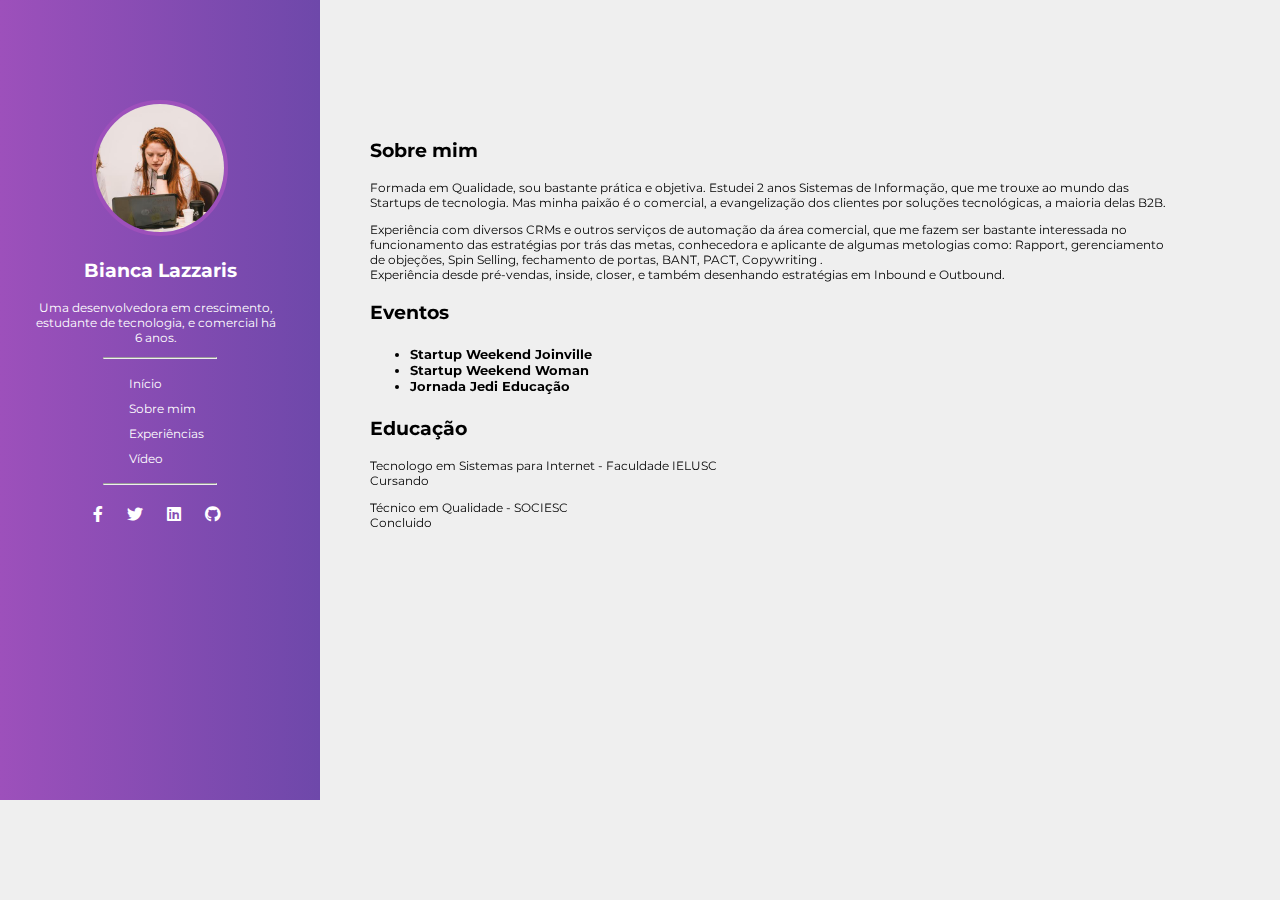
==== aboutme.html @ 61ba2807 "novo" ====
<!DOCTYPE html>
<html lang="pt-br">

<head>
    <meta charset="UTF-8">
    <meta name="viewport" content="width=device-width, initial-scale=1.0">
    <link rel="shortcut icon" href="./assets/images/meufavicon.jpg" />
    <link rel="stylesheet" href="./assets/custom.css">
    <link rel="stylesheet" href="./assets/style-aboutme.css">
    <link href="https://fonts.googleapis.com/css2?family=Montserrat:ital@1&display=swap" rel="stylesheet">
    <link rel="stylesheet" href="https://cdnjs.cloudflare.com/ajax/libs/font-awesome/5.13.0/css/all.min.css">
    <title>Bianca Lazzaris | Portfólio online</title>
</head>

<body>
    <aside>
        <div>
            <img src="./assets/images/portfolio.jpeg" alt="">
            <h3>Bianca Lazzaris</h3>
        </div>
        <div class="mini-bio">
            <p>
                Uma desenvolvedora em crescimento, estudante de tecnologia, e comercial há 6 anos.
            </p>
        </div>
        <hr>
        <ul class="menu">
            <li><a href="index.html">Início</a></li>
            <li> <a href="aboutme.html"> Sobre mim</a></li>
            <li><a href="experiencias.html">Experiências</a></li>
            <li><a href="video.html">Vídeo</a> </li>
        </ul>
        <hr>
        <table class="social">
            <td><a href="https://www.facebook.com/biancacapistranol" target="_blank"><i class="fab fa-facebook-f"></td>
            </i></a>
            <td><a href="https://twitter.com/bia35369438" target="_blank"><i class="fab fa-twitter"></i></a></i></td>
            <td><a href="https://www.linkedin.com/in/biancaclazzaris/" target="_blank"><i
                        class="fab fa-linkedin"></i></a></i></td>
            <td><a href="https://github.com/biancalazzaris" target="_blank"><i class="fab fa-github"></a></i></td>
        </table>
    </aside>

    <section class="blocoA">
        <div>
            <h3>
                Sobre mim
            </h3>
            <p>
                Formada em Qualidade, sou bastante prática e objetiva. Estudei 2 anos Sistemas de Informação, que me
                trouxe ao mundo das Startups de tecnologia. Mas minha paixão é o comercial, a evangelização dos clientes
                por soluções tecnológicas, a maioria delas B2B.
            </p>
            <p>
                Experiência com diversos CRMs e outros serviços de automação da área comercial, que me fazem ser
                bastante interessada no funcionamento das estratégias por trás das metas, conhecedora e aplicante de
                algumas metologias como: Rapport, gerenciamento de objeções, Spin Selling, fechamento de portas, BANT,
                PACT, Copywriting . <br>
                Experiência desde pré-vendas, inside, closer, e também desenhando estratégias em Inbound e Outbound.
            </p>
            <h3>
                Eventos
            </h3>
            <h5>
                <ul>
                    <li>Startup Weekend Joinville</li>
                    <li>Startup Weekend Woman </li>
                    <li>Jornada Jedi Educação </li>
                </ul>
            </h5>
            <h3>
                Educação
            </h3>
            <p>
                Tecnologo em Sistemas para Internet - Faculdade IELUSC <br>
                Cursando
            </p>
            <p>
                Técnico em Qualidade - SOCIESC <br>
                Concluido
            </p>
        </div>
    </section>

</body>

</html>
---- assets/custom.css ----
body {
    margin: 0;
    color: #ffffff;
    font-family: 'Montserrat', sans-serif;
    background-color: #EFEFEF;
}
/* menu lateral */ 
aside {
    background: linear-gradient(to left, #6E48AA, #9D50BB);
    width: 20em;
    height: 50em;
    margin: 0;
    text-align: center;
    position: fixed;
}
aside img {
    border-radius: 70%;
    border: #9D50BB 4px solid;
    height: 8em;
    margin-top: 100px;
} 
.mini-bio p {
    font-size: 12px;
    width: 20em;
    margin-left: 3em;
}
hr {
    width: 7em;
}
.menu {
    list-style-type: none;
    margin-right: 3em;
    font-size: 12px;
    width: 100px;
    margin-left: 7em;
    text-align: left;    
}
.menu a {
    color: #ffffff;
    text-decoration: none;
}
.menu li {
    padding: 5px;
}
.social {
    position: relative;
    left: 5em;
}
.social i {
    color: #ffffff;
    padding: 10px;
    margin: 0 auto;
    text-align: center;
}
/* fim menu lateral*/ 

.blocoA {
    color: black;
    padding: 20px;
    position: fixed;
    top: 50px;
    left: 350px;
    width: 900px;
    height: 500px;
}
---- assets/style-aboutme.css ----
.blocoA {
    color: black;
    position: fixed;
    top: 100px;
    left: 350px;
    width: 800px;
    height: 500px;
}

.blocoA p {
    font-size: 12px;
}
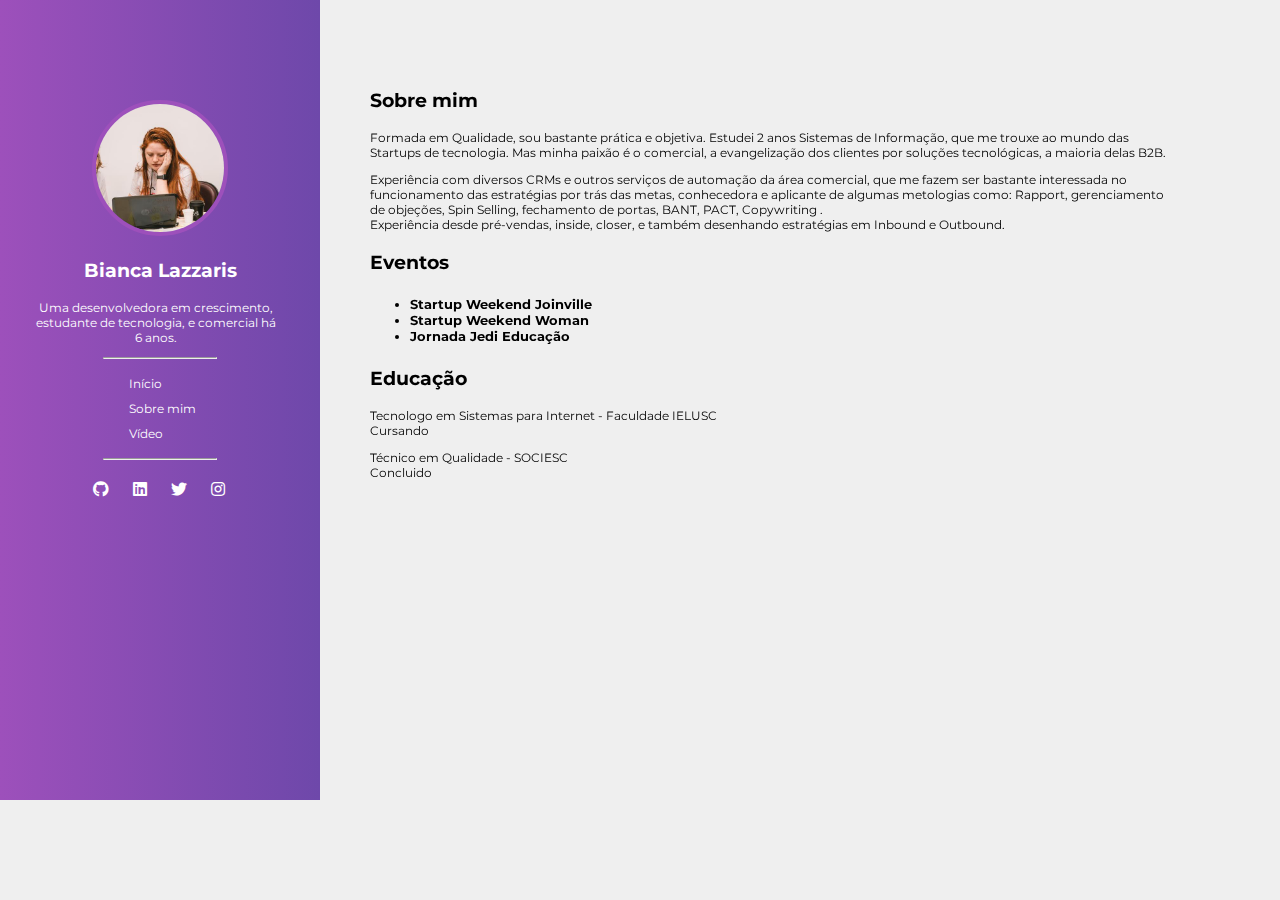
==== commit 81a2f60f: "retirei a página experiências" ====
--- a/aboutme.html
+++ b/aboutme.html
@@ -27,19 +27,18 @@
         <ul class="menu">
             <li><a href="index.html">Início</a></li>
             <li> <a href="aboutme.html"> Sobre mim</a></li>
-            <li><a href="experiencias.html">Experiências</a></li>
             <li><a href="video.html">Vídeo</a> </li>
         </ul>
         <hr>
         <table class="social">
-            <td><a href="https://www.facebook.com/biancacapistranol" target="_blank"><i class="fab fa-facebook-f"></td>
-            </i></a>
-            <td><a href="https://twitter.com/bia35369438" target="_blank"><i class="fab fa-twitter"></i></a></i></td>
-            <td><a href="https://www.linkedin.com/in/biancaclazzaris/" target="_blank"><i
-                        class="fab fa-linkedin"></i></a></i></td>
             <td><a href="https://github.com/biancalazzaris" target="_blank"><i class="fab fa-github"></a></i></td>
+            <td><a href="https://www.linkedin.com/in/biancaclazzaris/" target="_blank"><i class="fab fa-linkedin"></i></a></td>
+            <td><a href="https://twitter.com/bialazzaris" target="_blank"><i class="fab fa-twitter"></i></a></td>
+            <td><a href="https://www.instagram.com/bianca.lazzaris/" target="_blank"><i class="fab fa-instagram"></i></td></i></a>
         </table>
     </aside>
+
+    /*Menu lateral até aqui */ 
 
     <section class="blocoA">
         <div>
--- a/assets/custom.css
+++ b/assets/custom.css
@@ -60,7 +60,9 @@
     position: fixed;
     top: 50px;
     left: 350px;
-    width: 900px;
+    width: 800px;
     height: 500px;
 }
-
+.blocoA p {
+    font-size: 12px;
+}